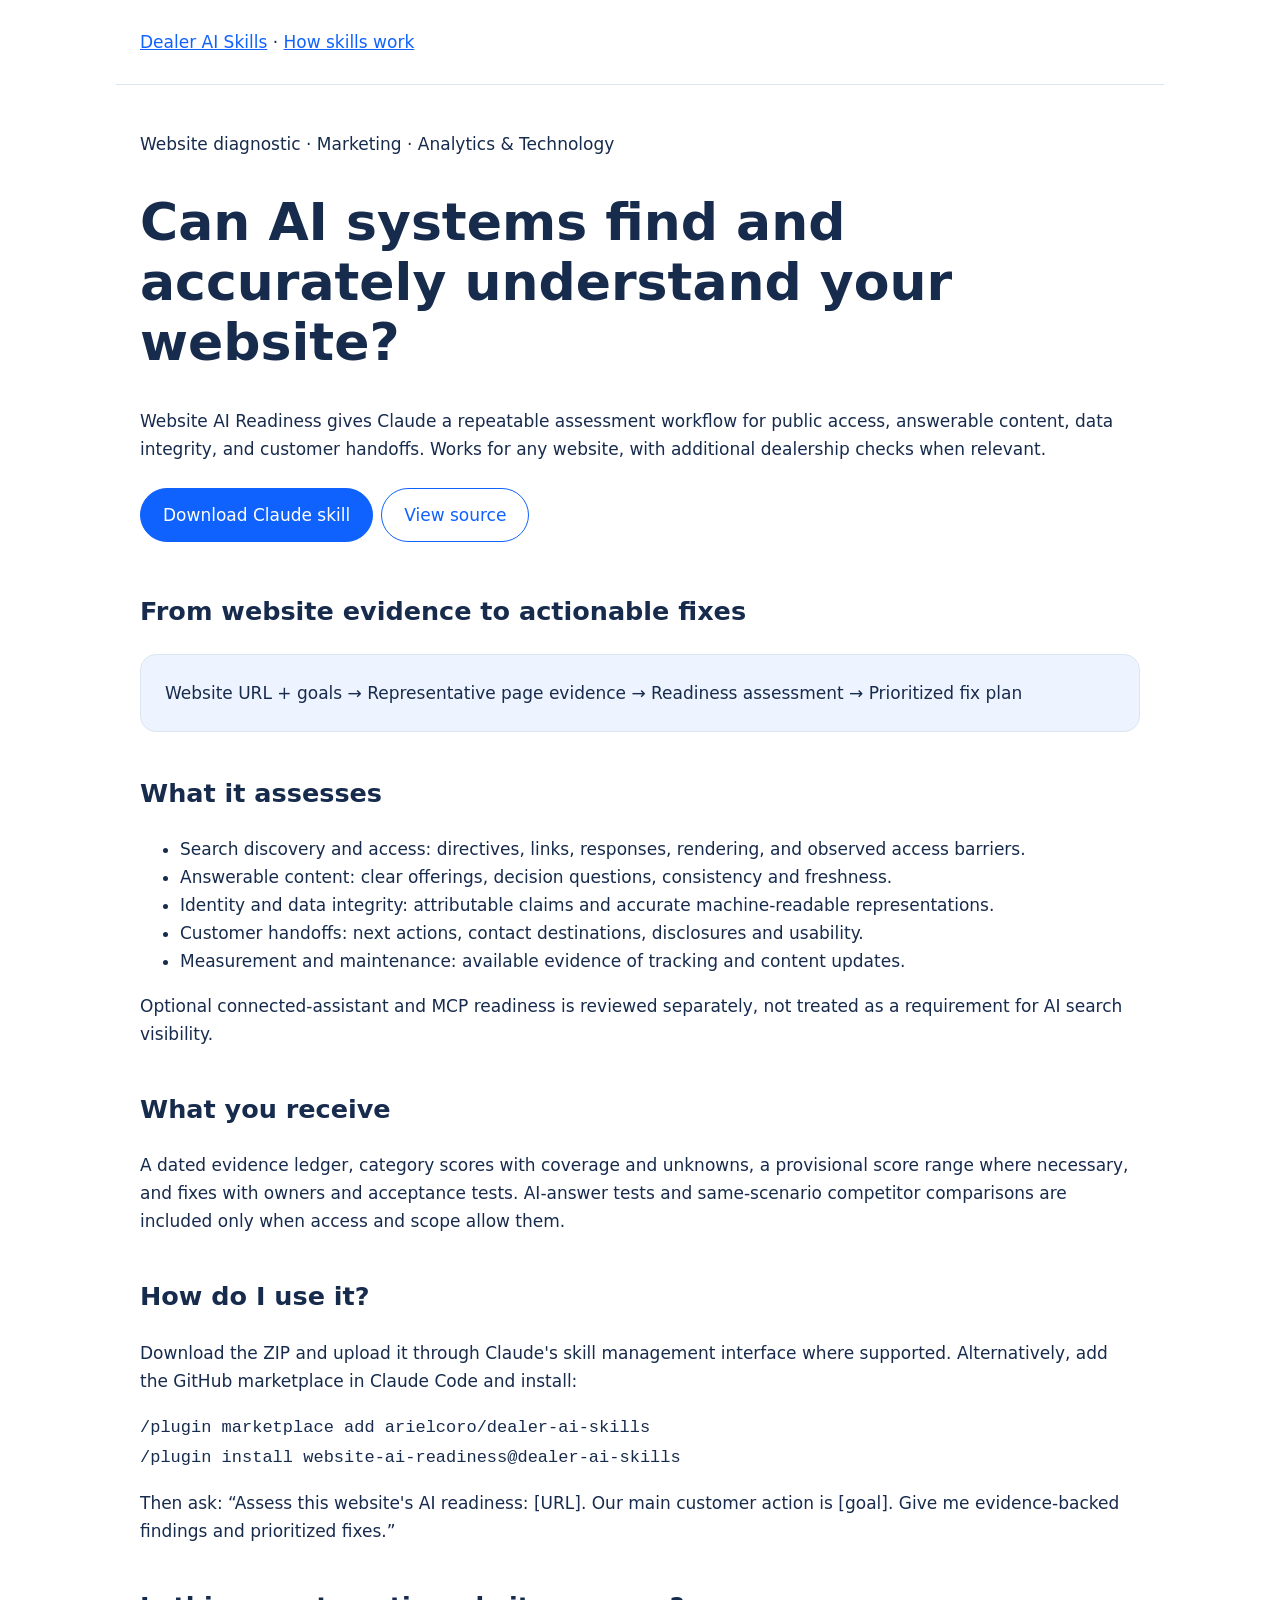
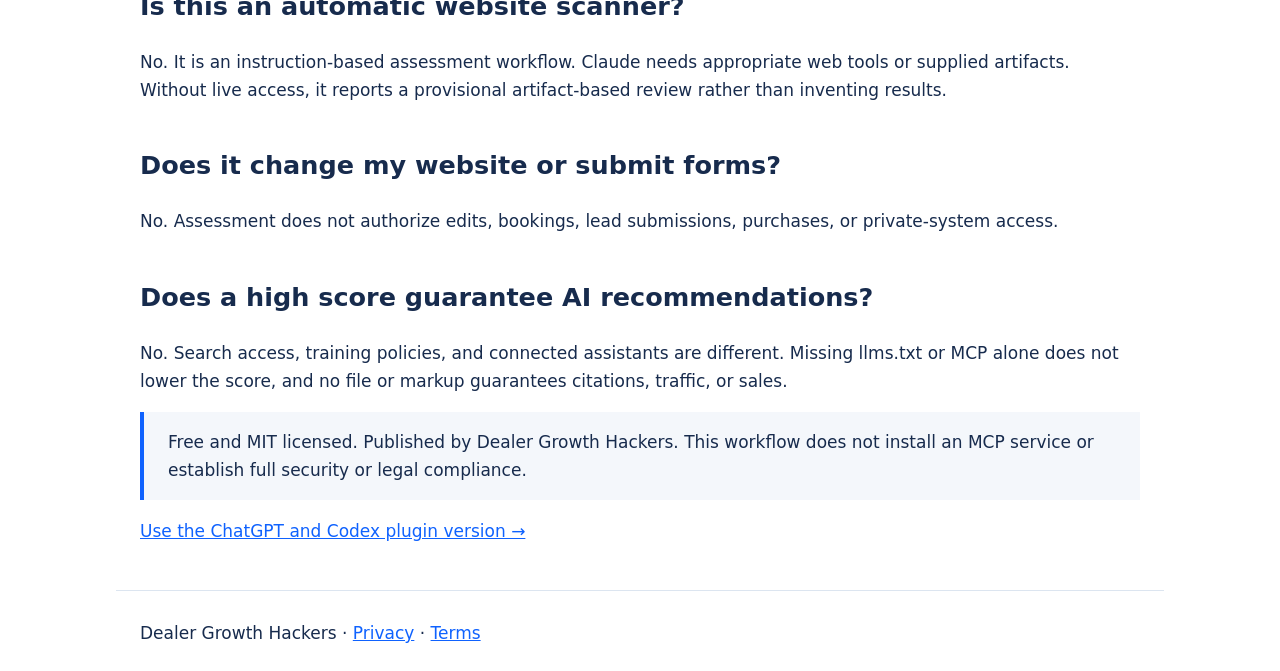
==== landing/skills/website-ai-readiness/index.html @ 922e0f80 "Add Website AI Readiness skill and public catalog page" ====
<!doctype html>
<html lang="en"><head><meta charset="utf-8"><meta name="viewport" content="width=device-width,initial-scale=1">
<title>Website AI Readiness Skill for Claude | Dealer AI Skills</title>
<meta name="description" content="Assess website AI readiness with evidence-backed access, content, data integrity and customer handoff checks. Free Claude skill by Dealer Growth Hackers.">
<link rel="canonical" href="https://dealeraiskills.com/skills/website-ai-readiness/">
<meta property="og:title" content="Website AI Readiness | Dealer AI Skills"><meta property="og:description" content="An evidence-backed website AI readiness assessment with prioritized fixes."><meta property="og:type" content="website"><meta property="og:url" content="https://dealeraiskills.com/skills/website-ai-readiness/">
<link rel="stylesheet" href="/theme.css">
<style>body{margin:0;background:#fff;color:#172b4d;font:17px/1.65 system-ui,sans-serif}header,main,footer{max-width:1000px;margin:auto;padding:28px 24px}header{border-bottom:1px solid #dce5f0}a{color:#0f62fe}h1{font-size:clamp(32px,5vw,52px);line-height:1.15}h2{margin-top:40px}.btn{display:inline-block;border:1px solid #0f62fe;border-radius:999px;padding:12px 22px;text-decoration:none;margin:8px 8px 8px 0}.primary{background:#0f62fe;color:white}.flow{background:#eef4ff;border:1px solid #dce5f0;border-radius:16px;padding:24px}.note{border-left:4px solid #0f62fe;padding:16px 24px;background:#f4f7fb}code{overflow-wrap:anywhere}footer{border-top:1px solid #dce5f0}</style>
<script type="application/ld+json">{"@context":"https://schema.org","@type":"SoftwareApplication","name":"Website AI Readiness","applicationCategory":"BusinessApplication","operatingSystem":"Claude and compatible skill environments","url":"https://dealeraiskills.com/skills/website-ai-readiness/","author":{"@type":"Organization","name":"Dealer Growth Hackers","url":"https://dealergrowthhackers.com/"}}</script>
</head><body><header><a href="/">Dealer AI Skills</a> · <a href="/skills-explained">How skills work</a></header><main>
<p>Website diagnostic · Marketing · Analytics &amp; Technology</p>
<h1>Can AI systems find and accurately understand your website?</h1>
<p>Website AI Readiness gives Claude a repeatable assessment workflow for public access, answerable content, data integrity, and customer handoffs. Works for any website, with additional dealership checks when relevant.</p>
<a class="btn primary" href="/downloads/website-ai-readiness.zip">Download Claude skill</a><a class="btn" href="https://github.com/arielcoro/dealer-ai-skills/tree/main/skills/website-ai-readiness">View source</a>
<h2>From website evidence to actionable fixes</h2>
<div class="flow" role="img" aria-label="Website URL and goals, then representative page evidence, then readiness assessment, then prioritized fix plan">Website URL + goals → Representative page evidence → Readiness assessment → Prioritized fix plan</div>
<h2>What it assesses</h2>
<ul><li>Search discovery and access: directives, links, responses, rendering, and observed access barriers.</li><li>Answerable content: clear offerings, decision questions, consistency and freshness.</li><li>Identity and data integrity: attributable claims and accurate machine-readable representations.</li><li>Customer handoffs: next actions, contact destinations, disclosures and usability.</li><li>Measurement and maintenance: available evidence of tracking and content updates.</li></ul>
<p>Optional connected-assistant and MCP readiness is reviewed separately, not treated as a requirement for AI search visibility.</p>
<h2>What you receive</h2><p>A dated evidence ledger, category scores with coverage and unknowns, a provisional score range where necessary, and fixes with owners and acceptance tests. AI-answer tests and same-scenario competitor comparisons are included only when access and scope allow them.</p>
<h2>How do I use it?</h2><p>Download the ZIP and upload it through Claude's skill management interface where supported. Alternatively, add the GitHub marketplace in Claude Code and install:</p><p><code>/plugin marketplace add arielcoro/dealer-ai-skills</code><br><code>/plugin install website-ai-readiness@dealer-ai-skills</code></p>
<p>Then ask: “Assess this website's AI readiness: [URL]. Our main customer action is [goal]. Give me evidence-backed findings and prioritized fixes.”</p>
<h2>Is this an automatic website scanner?</h2><p>No. It is an instruction-based assessment workflow. Claude needs appropriate web tools or supplied artifacts. Without live access, it reports a provisional artifact-based review rather than inventing results.</p>
<h2>Does it change my website or submit forms?</h2><p>No. Assessment does not authorize edits, bookings, lead submissions, purchases, or private-system access.</p>
<h2>Does a high score guarantee AI recommendations?</h2><p>No. Search access, training policies, and connected assistants are different. Missing llms.txt or MCP alone does not lower the score, and no file or markup guarantees citations, traffic, or sales.</p>
<div class="note">Free and MIT licensed. Published by Dealer Growth Hackers. This workflow does not install an MCP service or establish full security or legal compliance.</div>
<p><a href="https://dealeraiplugins.com/plugins/website-ai-readiness/">Use the ChatGPT and Codex plugin version →</a></p>
</main><footer>Dealer Growth Hackers · <a href="/privacy">Privacy</a> · <a href="/terms">Terms</a></footer></body></html>
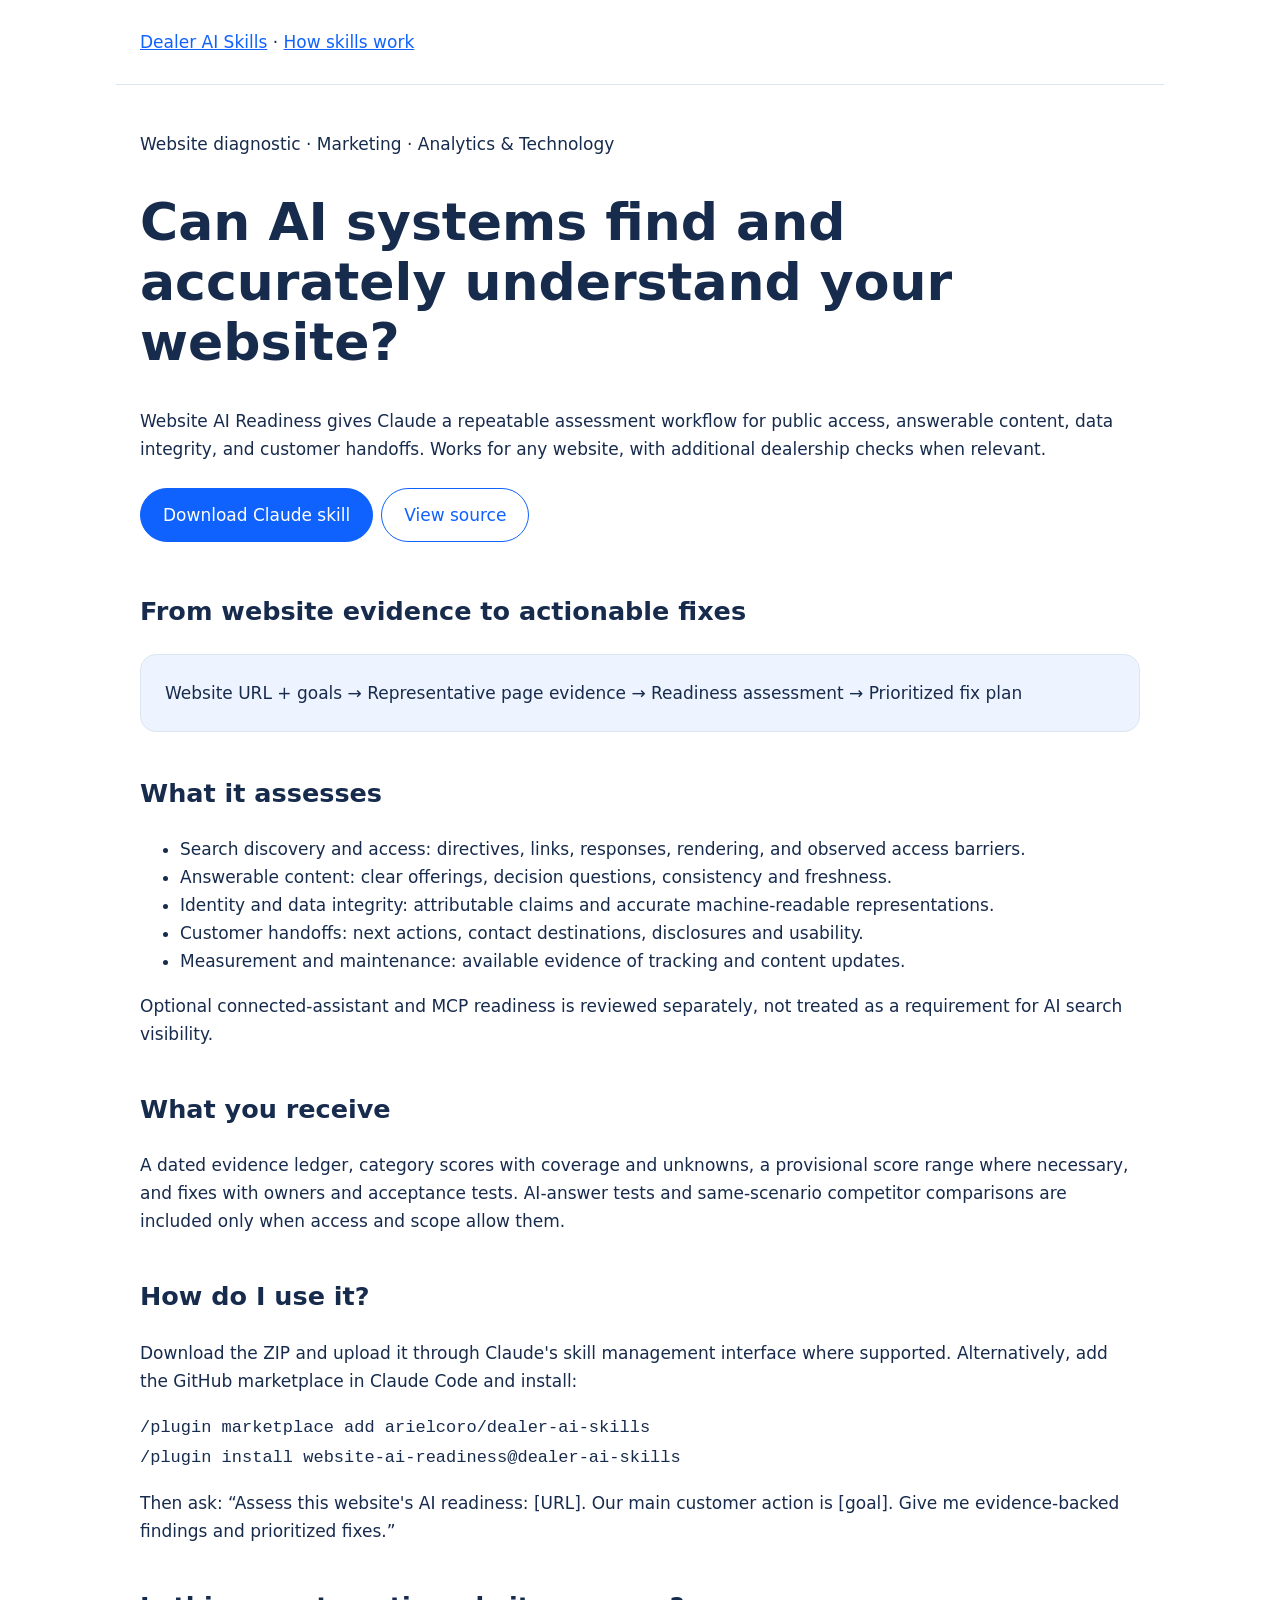
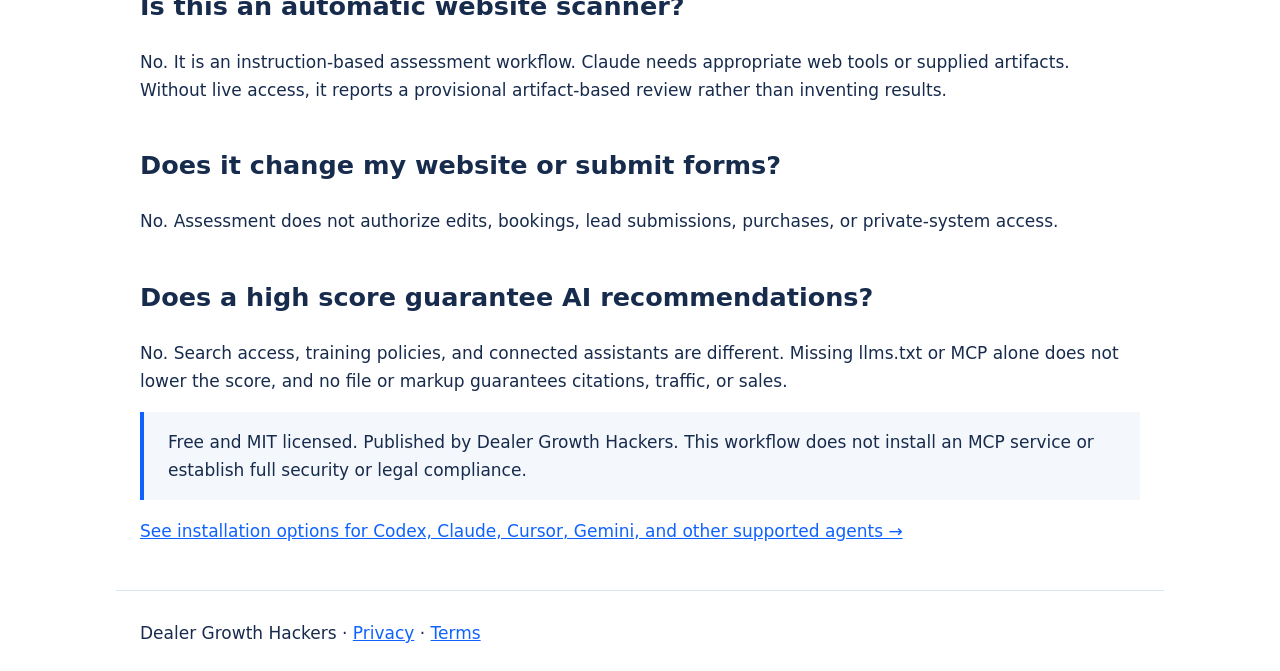
==== commit 90d1101b: "Unify Dealer AI Plugins with the skills catalog" ====
--- a/landing/skills/website-ai-readiness/index.html
+++ b/landing/skills/website-ai-readiness/index.html
@@ -24,5 +24,5 @@
 <h2>Does it change my website or submit forms?</h2><p>No. Assessment does not authorize edits, bookings, lead submissions, purchases, or private-system access.</p>
 <h2>Does a high score guarantee AI recommendations?</h2><p>No. Search access, training policies, and connected assistants are different. Missing llms.txt or MCP alone does not lower the score, and no file or markup guarantees citations, traffic, or sales.</p>
 <div class="note">Free and MIT licensed. Published by Dealer Growth Hackers. This workflow does not install an MCP service or establish full security or legal compliance.</div>
-<p><a href="https://dealeraiplugins.com/plugins/website-ai-readiness/">Use the ChatGPT and Codex plugin version →</a></p>
+<p><a href="/#install">See installation options for Codex, Claude, Cursor, Gemini, and other supported agents →</a></p>
 </main><footer>Dealer Growth Hackers · <a href="/privacy">Privacy</a> · <a href="/terms">Terms</a></footer></body></html>
